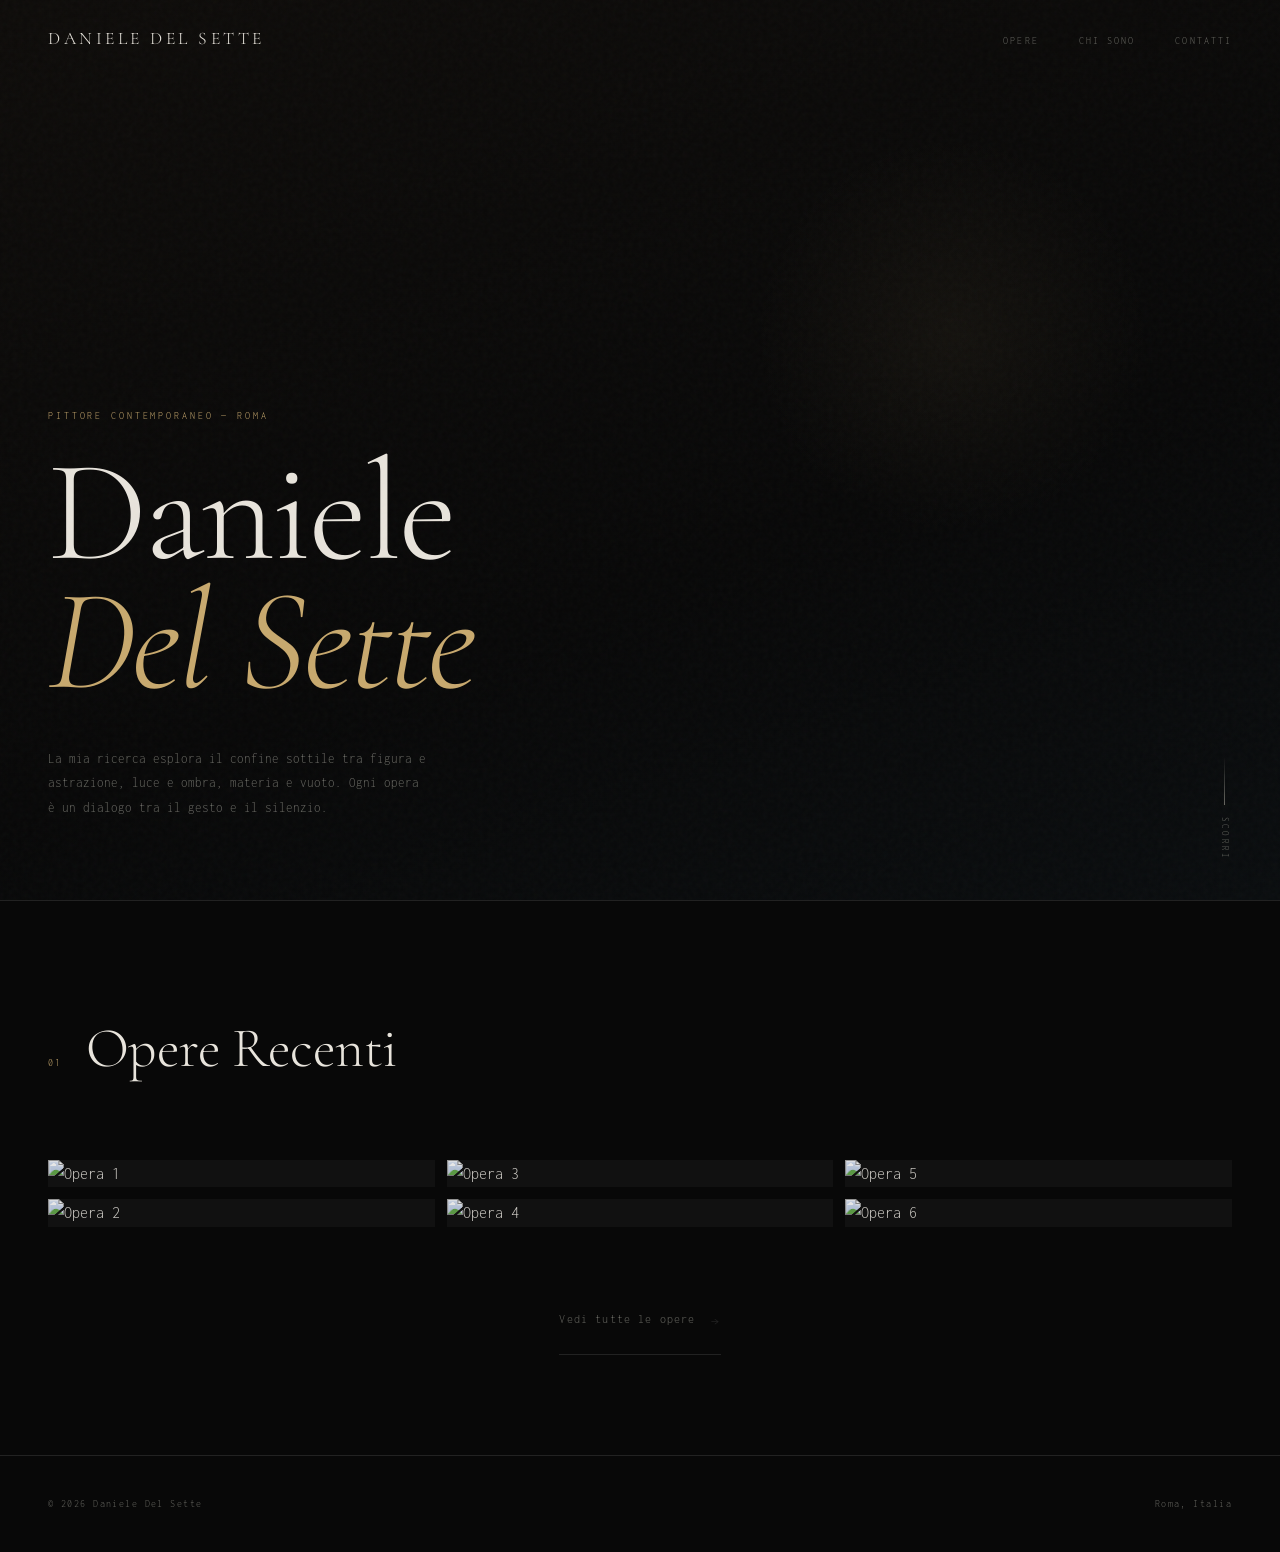
==== index.html @ a49dc7d8 "first commit" ====
<!DOCTYPE html>
<html lang="it">
<head>
  <meta charset="UTF-8">
  <meta name="viewport" content="width=device-width, initial-scale=1.0">
  <title>Daniele Del Sette — Artista</title>
  <link rel="stylesheet" href="style.css">
</head>
<body>

  <nav id="nav">
    <a class="nav-logo" href="index.html">Daniele Del Sette</a>
    <ul class="nav-links">
      <li><a href="opere.html">Opere</a></li>
      <li><a href="chi-sono.html">Chi sono</a></li>
      <li><a href="contatti.html">Contatti</a></li>
    </ul>
  </nav>

  <!-- HERO -->
  <section class="hero">
    <div class="hero-bg"></div>
    <div class="hero-content">
      <p class="hero-eyebrow">Pittore Contemporaneo — Roma</p>
      <h1 class="hero-title">Daniele<br><em>Del Sette</em></h1>
      <p class="hero-bio">
        La mia ricerca esplora il confine sottile tra figura e astrazione,
        luce e ombra, materia e vuoto. Ogni opera è un dialogo
        tra il gesto e il silenzio.
      </p>
    </div>
    <span class="hero-scroll">Scorri</span>
  </section>

  <!-- OPERE IN EVIDENZA -->
  <section class="section">
    <div class="section-header reveal">
      <span class="section-num">01</span>
      <h2 class="section-title">Opere Recenti</h2>
    </div>

    <div class="gallery-grid" id="home-gallery">
      <!-- Aggiungi qui le tue immagini in evidenza (consigliato: 6) -->
      <!-- Esempio:
      <div class="gallery-item" data-title="Senza Titolo I" data-meta="Olio su tela · 80×100 cm · 2024">
        <img src="immagini/opera-01.jpg" alt="Senza Titolo I">
        <div class="gallery-item-overlay">
          <p class="gallery-item-title">Senza Titolo I</p>
          <p class="gallery-item-meta">Olio su tela · 80×100 cm · 2024</p>
        </div>
      </div>
      -->
      <div class="gallery-item" data-title="Senza Titolo I" data-meta="Olio su tela · 80×100 cm · 2024">
        <img src="immagini/opera-01.jpg" alt="Opera 1">
        <div class="gallery-item-overlay">
          <p class="gallery-item-title">Senza Titolo I</p>
          <p class="gallery-item-meta">Olio su tela · 80×100 cm · 2024</p>
        </div>
      </div>
      <div class="gallery-item" data-title="Frammento II" data-meta="Acrilico · 60×80 cm · 2024">
        <img src="immagini/opera-02.jpg" alt="Opera 2">
        <div class="gallery-item-overlay">
          <p class="gallery-item-title">Frammento II</p>
          <p class="gallery-item-meta">Acrilico · 60×80 cm · 2024</p>
        </div>
      </div>
      <div class="gallery-item" data-title="Luce Diffusa" data-meta="Tecnica mista · 100×120 cm · 2023">
        <img src="immagini/opera-03.jpg" alt="Opera 3">
        <div class="gallery-item-overlay">
          <p class="gallery-item-title">Luce Diffusa</p>
          <p class="gallery-item-meta">Tecnica mista · 100×120 cm · 2023</p>
        </div>
      </div>
      <div class="gallery-item" data-title="Confine" data-meta="Olio su tavola · 40×50 cm · 2023">
        <img src="immagini/opera-04.jpg" alt="Opera 4">
        <div class="gallery-item-overlay">
          <p class="gallery-item-title">Confine</p>
          <p class="gallery-item-meta">Olio su tavola · 40×50 cm · 2023</p>
        </div>
      </div>
      <div class="gallery-item" data-title="Presenza III" data-meta="Acrilico su tela · 70×90 cm · 2023">
        <img src="immagini/opera-05.jpg" alt="Opera 5">
        <div class="gallery-item-overlay">
          <p class="gallery-item-title">Presenza III</p>
          <p class="gallery-item-meta">Acrilico su tela · 70×90 cm · 2023</p>
        </div>
      </div>
      <div class="gallery-item" data-title="Soglia" data-meta="Olio su tela · 90×110 cm · 2022">
        <img src="immagini/opera-06.jpg" alt="Opera 6">
        <div class="gallery-item-overlay">
          <p class="gallery-item-title">Soglia</p>
          <p class="gallery-item-meta">Olio su tela · 90×110 cm · 2022</p>
        </div>
      </div>
    </div>

    <div style="text-align:center; margin-top: 48px;" class="reveal">
      <a href="opere.html" class="contact-link" style="display:inline-flex; gap:16px; justify-content:center;">
        Vedi tutte le opere <span class="arrow">→</span>
      </a>
    </div>
  </section>

  <!-- LIGHTBOX -->
  <div class="lightbox" id="lightbox">
    <button class="lightbox-close" id="lightbox-close">[ chiudi ]</button>
    <img id="lightbox-img" src="" alt="">
    <div class="lightbox-info">
      <h3 id="lightbox-title"></h3>
      <p id="lightbox-meta"></p>
    </div>
  </div>

  <footer>
    <span>© 2026 Daniele Del Sette</span>
    <span>Roma, Italia</span>
  </footer>

  <script src="main.js"></script>
</body>
</html>
---- style.css ----
@import url('https://fonts.googleapis.com/css2?family=Cormorant+Garamond:ital,wght@0,300;0,400;1,300;1,400&family=Inconsolata:wght@300;400&display=swap');

*, *::before, *::after { box-sizing: border-box; margin: 0; padding: 0; }

:root {
  --bg:       #080808;
  --surface:  #111111;
  --surface2: #181818;
  --line:     #222222;
  --text:     #e8e4dc;
  --muted:    #666660;
  --accent:   #c8a96e;
  --accent2:  #8b6f3e;
}

html { scroll-behavior: smooth; }

body {
  background: var(--bg);
  color: var(--text);
  font-family: 'Inconsolata', monospace;
  font-weight: 300;
  line-height: 1.7;
  min-height: 100vh;
  -webkit-font-smoothing: antialiased;
  cursor: crosshair;
}

/* ─── NOISE OVERLAY ─── */
body::before {
  content: '';
  position: fixed;
  inset: 0;
  background-image: url("data:image/svg+xml,%3Csvg viewBox='0 0 200 200' xmlns='http://www.w3.org/2000/svg'%3E%3Cfilter id='n'%3E%3CfeTurbulence type='fractalNoise' baseFrequency='0.9' numOctaves='4' stitchTiles='stitch'/%3E%3C/filter%3E%3Crect width='100%25' height='100%25' filter='url(%23n)' opacity='1'/%3E%3C/svg%3E");
  opacity: 0.03;
  pointer-events: none;
  z-index: 9999;
}

/* ─── NAV ─── */
nav {
  position: fixed;
  top: 0; left: 0; right: 0;
  z-index: 100;
  display: flex;
  align-items: center;
  justify-content: space-between;
  padding: 24px 48px;
  border-bottom: 1px solid transparent;
  transition: border-color .4s, background .4s;
}
nav.scrolled {
  background: rgba(8,8,8,0.92);
  border-color: var(--line);
  backdrop-filter: blur(8px);
}

.nav-logo {
  font-family: 'Cormorant Garamond', serif;
  font-size: 1.1rem;
  font-weight: 300;
  letter-spacing: 0.2em;
  text-transform: uppercase;
  color: var(--text);
  text-decoration: none;
}

.nav-links {
  display: flex;
  gap: 40px;
  list-style: none;
}
.nav-links a {
  font-size: 0.65rem;
  letter-spacing: 0.2em;
  text-transform: uppercase;
  color: var(--muted);
  text-decoration: none;
  transition: color .2s;
  position: relative;
}
.nav-links a::after {
  content: '';
  position: absolute;
  bottom: -2px; left: 0;
  width: 0; height: 1px;
  background: var(--accent);
  transition: width .3s;
}
.nav-links a:hover { color: var(--accent); }
.nav-links a:hover::after { width: 100%; }

/* ─── HERO ─── */
.hero {
  min-height: 100vh;
  display: flex;
  align-items: flex-end;
  padding: 0 48px 80px;
  position: relative;
  overflow: hidden;
}

.hero-bg {
  position: absolute;
  inset: 0;
  background: linear-gradient(160deg, #0e0c0a 0%, #080808 60%, #0a0d0f 100%);
}
.hero-bg::after {
  content: '';
  position: absolute;
  top: 15%; right: 10%;
  width: 400px; height: 400px;
  border-radius: 50%;
  background: radial-gradient(circle, rgba(200,169,110,0.06) 0%, transparent 70%);
}

.hero-content {
  position: relative;
  z-index: 1;
  max-width: 900px;
}

.hero-eyebrow {
  font-size: 0.6rem;
  letter-spacing: 0.3em;
  text-transform: uppercase;
  color: var(--accent);
  margin-bottom: 24px;
  opacity: 0;
  animation: fadeUp .8s ease .2s forwards;
}

.hero-title {
  font-family: 'Cormorant Garamond', serif;
  font-size: clamp(4rem, 12vw, 9rem);
  font-weight: 300;
  line-height: 0.9;
  letter-spacing: -0.02em;
  color: var(--text);
  margin-bottom: 40px;
  opacity: 0;
  animation: fadeUp .8s ease .4s forwards;
}
.hero-title em {
  font-style: italic;
  color: var(--accent);
}

.hero-bio {
  font-size: 0.8rem;
  color: var(--muted);
  max-width: 380px;
  line-height: 1.9;
  opacity: 0;
  animation: fadeUp .8s ease .6s forwards;
}

.hero-scroll {
  position: absolute;
  bottom: 40px; right: 48px;
  font-size: 0.55rem;
  letter-spacing: 0.25em;
  text-transform: uppercase;
  color: var(--muted);
  writing-mode: vertical-rl;
  display: flex;
  align-items: center;
  gap: 12px;
  opacity: 0;
  animation: fadeUp .8s ease .9s forwards;
}
.hero-scroll::before {
  content: '';
  width: 1px;
  height: 48px;
  background: linear-gradient(to bottom, transparent, var(--muted));
}

/* ─── SECTIONS ─── */
.section {
  padding: 100px 48px;
  border-top: 1px solid var(--line);
}

.section-header {
  display: flex;
  align-items: baseline;
  gap: 24px;
  margin-bottom: 64px;
}

.section-num {
  font-size: 0.6rem;
  letter-spacing: 0.2em;
  color: var(--accent);
}

.section-title {
  font-family: 'Cormorant Garamond', serif;
  font-size: clamp(2rem, 5vw, 3.5rem);
  font-weight: 300;
  letter-spacing: -0.01em;
  color: var(--text);
}

/* ─── GALLERY ─── */
.gallery-grid {
  columns: 3;
  column-gap: 12px;
}

.gallery-item {
  break-inside: avoid;
  margin-bottom: 12px;
  position: relative;
  overflow: hidden;
  cursor: pointer;
  background: var(--surface);
}

.gallery-item img {
  width: 100%;
  display: block;
  transition: transform .6s cubic-bezier(.25,.46,.45,.94), filter .4s;
  filter: brightness(0.9) saturate(0.8);
}
.gallery-item:hover img {
  transform: scale(1.04);
  filter: brightness(1) saturate(1);
}

.gallery-item-overlay {
  position: absolute;
  inset: 0;
  background: linear-gradient(to top, rgba(0,0,0,0.85) 0%, transparent 50%);
  opacity: 0;
  transition: opacity .4s;
  display: flex;
  flex-direction: column;
  justify-content: flex-end;
  padding: 20px;
}
.gallery-item:hover .gallery-item-overlay { opacity: 1; }

.gallery-item-title {
  font-family: 'Cormorant Garamond', serif;
  font-size: 1rem;
  font-weight: 300;
  color: var(--text);
  margin-bottom: 2px;
}
.gallery-item-meta {
  font-size: 0.62rem;
  letter-spacing: 0.1em;
  color: var(--accent);
}

/* ─── LIGHTBOX ─── */
.lightbox {
  position: fixed;
  inset: 0;
  z-index: 200;
  background: rgba(0,0,0,0.95);
  display: flex;
  align-items: center;
  justify-content: center;
  opacity: 0;
  pointer-events: none;
  transition: opacity .3s;
}
.lightbox.open { opacity: 1; pointer-events: all; }

.lightbox img {
  max-width: 85vw;
  max-height: 85vh;
  object-fit: contain;
  border: 1px solid var(--line);
}

.lightbox-close {
  position: absolute;
  top: 32px; right: 40px;
  font-size: 0.6rem;
  letter-spacing: 0.2em;
  text-transform: uppercase;
  color: var(--muted);
  cursor: crosshair;
  transition: color .2s;
  background: none;
  border: none;
}
.lightbox-close:hover { color: var(--accent); }

.lightbox-info {
  position: absolute;
  bottom: 40px; left: 48px;
}
.lightbox-info h3 {
  font-family: 'Cormorant Garamond', serif;
  font-size: 1.4rem;
  font-weight: 300;
  color: var(--text);
  margin-bottom: 4px;
}
.lightbox-info p { font-size: 0.65rem; color: var(--muted); letter-spacing: 0.1em; }

/* ─── ABOUT ─── */
.about-grid {
  display: grid;
  grid-template-columns: 1fr 1fr;
  gap: 80px;
  align-items: start;
}

.about-image {
  position: relative;
}
.about-image img {
  width: 100%;
  aspect-ratio: 3/4;
  object-fit: cover;
  filter: grayscale(30%) brightness(0.85);
}
.about-image::before {
  content: '';
  position: absolute;
  top: -12px; left: -12px;
  right: 12px; bottom: 12px;
  border: 1px solid var(--line);
  z-index: -1;
}

.about-text {}

.about-quote {
  font-family: 'Cormorant Garamond', serif;
  font-size: clamp(1.4rem, 3vw, 2rem);
  font-weight: 300;
  font-style: italic;
  color: var(--text);
  line-height: 1.5;
  margin-bottom: 40px;
  padding-left: 24px;
  border-left: 1px solid var(--accent);
}

.about-body {
  font-size: 0.8rem;
  color: var(--muted);
  line-height: 1.9;
}
.about-body p + p { margin-top: 20px; }

.about-awards {
  margin-top: 48px;
  border-top: 1px solid var(--line);
  padding-top: 32px;
}

.award-item {
  display: flex;
  justify-content: space-between;
  align-items: baseline;
  padding: 14px 0;
  border-bottom: 1px solid var(--line);
  font-size: 0.72rem;
}
.award-item .award-name { color: var(--text); }
.award-item .award-year { color: var(--accent); letter-spacing: 0.1em; }

/* ─── CONTACT ─── */
.contact-inner {
  max-width: 560px;
}

.contact-intro {
  font-family: 'Cormorant Garamond', serif;
  font-size: clamp(1.6rem, 3vw, 2.4rem);
  font-weight: 300;
  color: var(--text);
  line-height: 1.4;
  margin-bottom: 48px;
}

.contact-links {
  display: flex;
  flex-direction: column;
  gap: 0;
  margin-bottom: 48px;
}

.contact-link {
  display: flex;
  align-items: center;
  justify-content: space-between;
  padding: 20px 0;
  border-bottom: 1px solid var(--line);
  text-decoration: none;
  color: var(--muted);
  font-size: 0.72rem;
  letter-spacing: 0.1em;
  transition: color .2s, padding-left .3s;
}
.contact-link:hover { color: var(--accent); padding-left: 8px; }
.contact-link .arrow { font-size: 1rem; color: var(--line); transition: color .2s; }
.contact-link:hover .arrow { color: var(--accent); }

/* ─── FOOTER ─── */
footer {
  padding: 40px 48px;
  border-top: 1px solid var(--line);
  display: flex;
  align-items: center;
  justify-content: space-between;
  font-size: 0.6rem;
  letter-spacing: 0.15em;
  color: var(--muted);
}

/* ─── ANIMATIONS ─── */
@keyframes fadeUp {
  from { opacity: 0; transform: translateY(20px); }
  to   { opacity: 1; transform: translateY(0); }
}

.reveal {
  opacity: 0;
  transform: translateY(24px);
  transition: opacity .8s ease, transform .8s ease;
}
.reveal.visible { opacity: 1; transform: none; }

/* ─── RESPONSIVE ─── */
@media (max-width: 900px) {
  nav { padding: 20px 28px; }
  .hero { padding: 0 28px 64px; }
  .section { padding: 72px 28px; }
  .gallery-grid { columns: 2; }
  .about-grid { grid-template-columns: 1fr; gap: 40px; }
  footer { padding: 32px 28px; }
}

@media (max-width: 600px) {
  .nav-links { display: none; }
  .hero { padding: 0 20px 56px; }
  .section { padding: 56px 20px; }
  .gallery-grid { columns: 1; }
  footer { flex-direction: column; gap: 12px; text-align: center; }
}

@media print {
  * { animation: none !important; opacity: 1 !important; }
  body { background: white; color: black; }
  nav, .lightbox { display: none; }
}
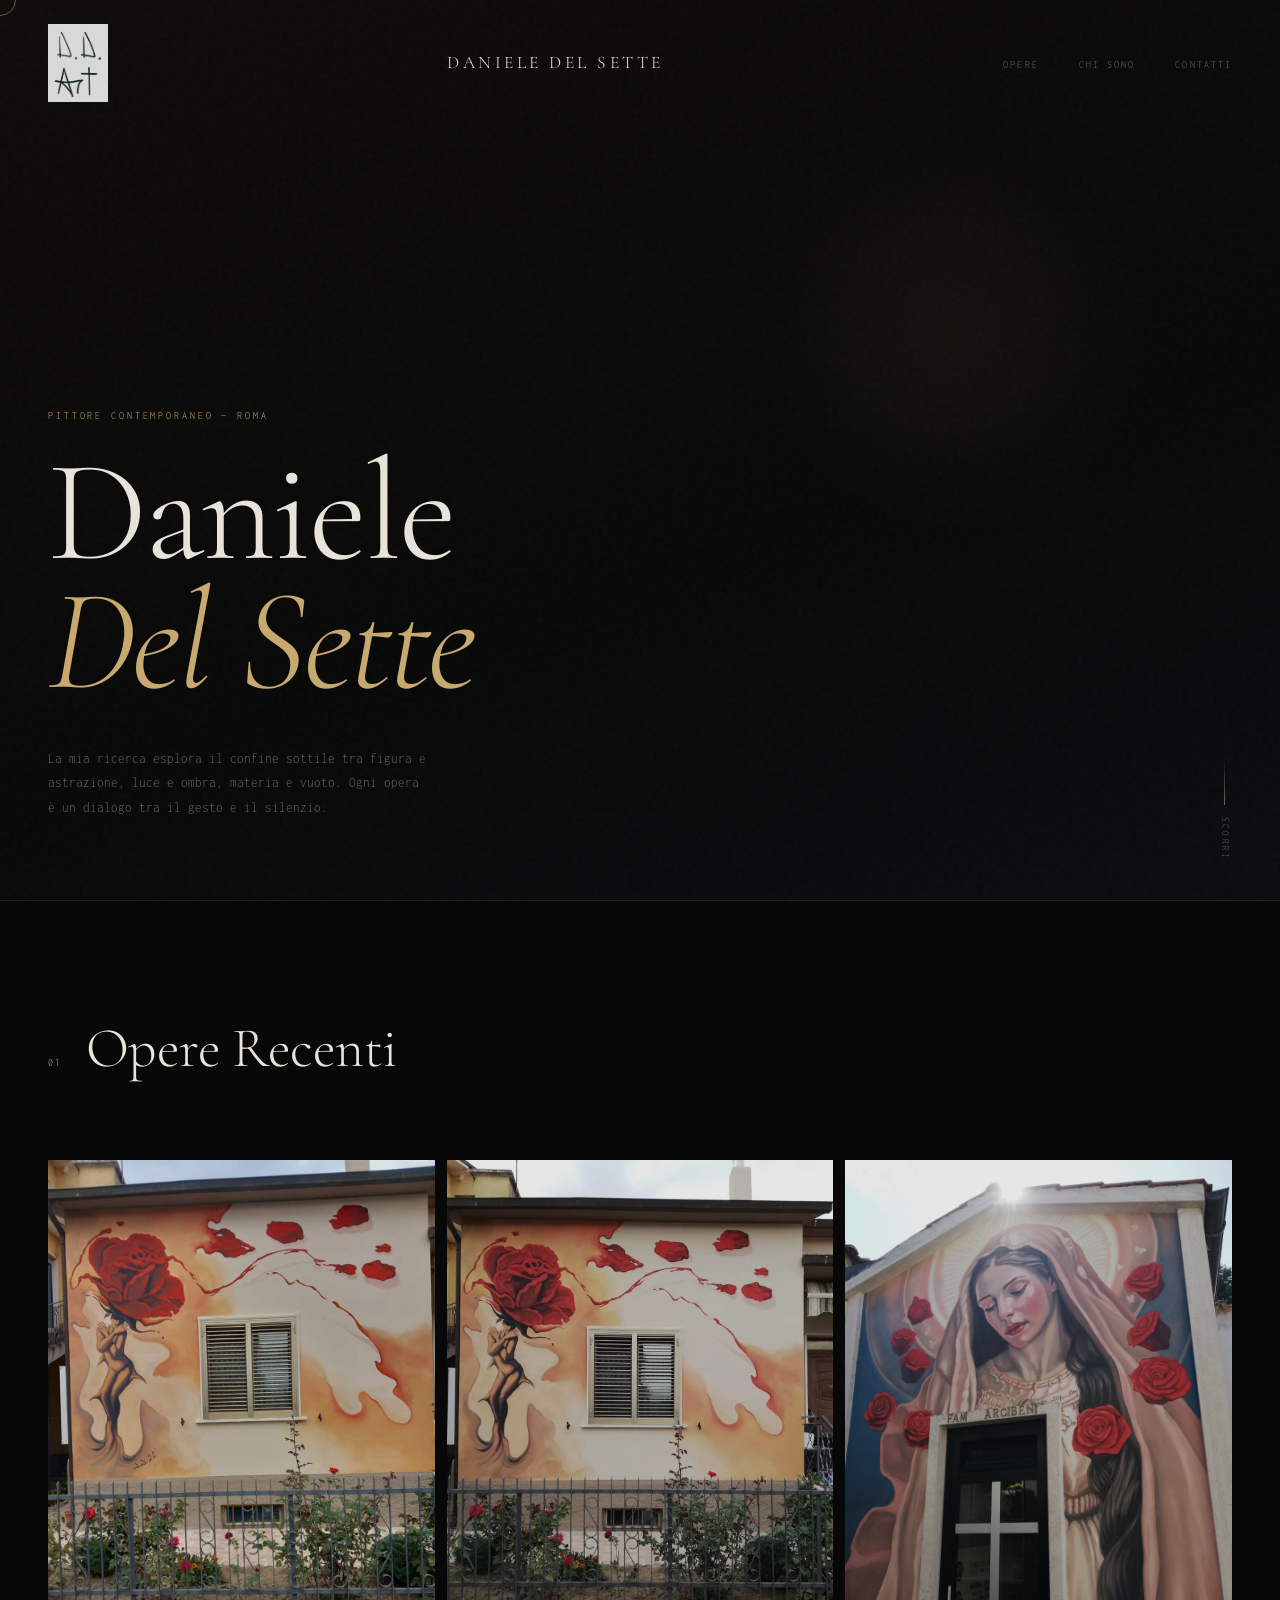
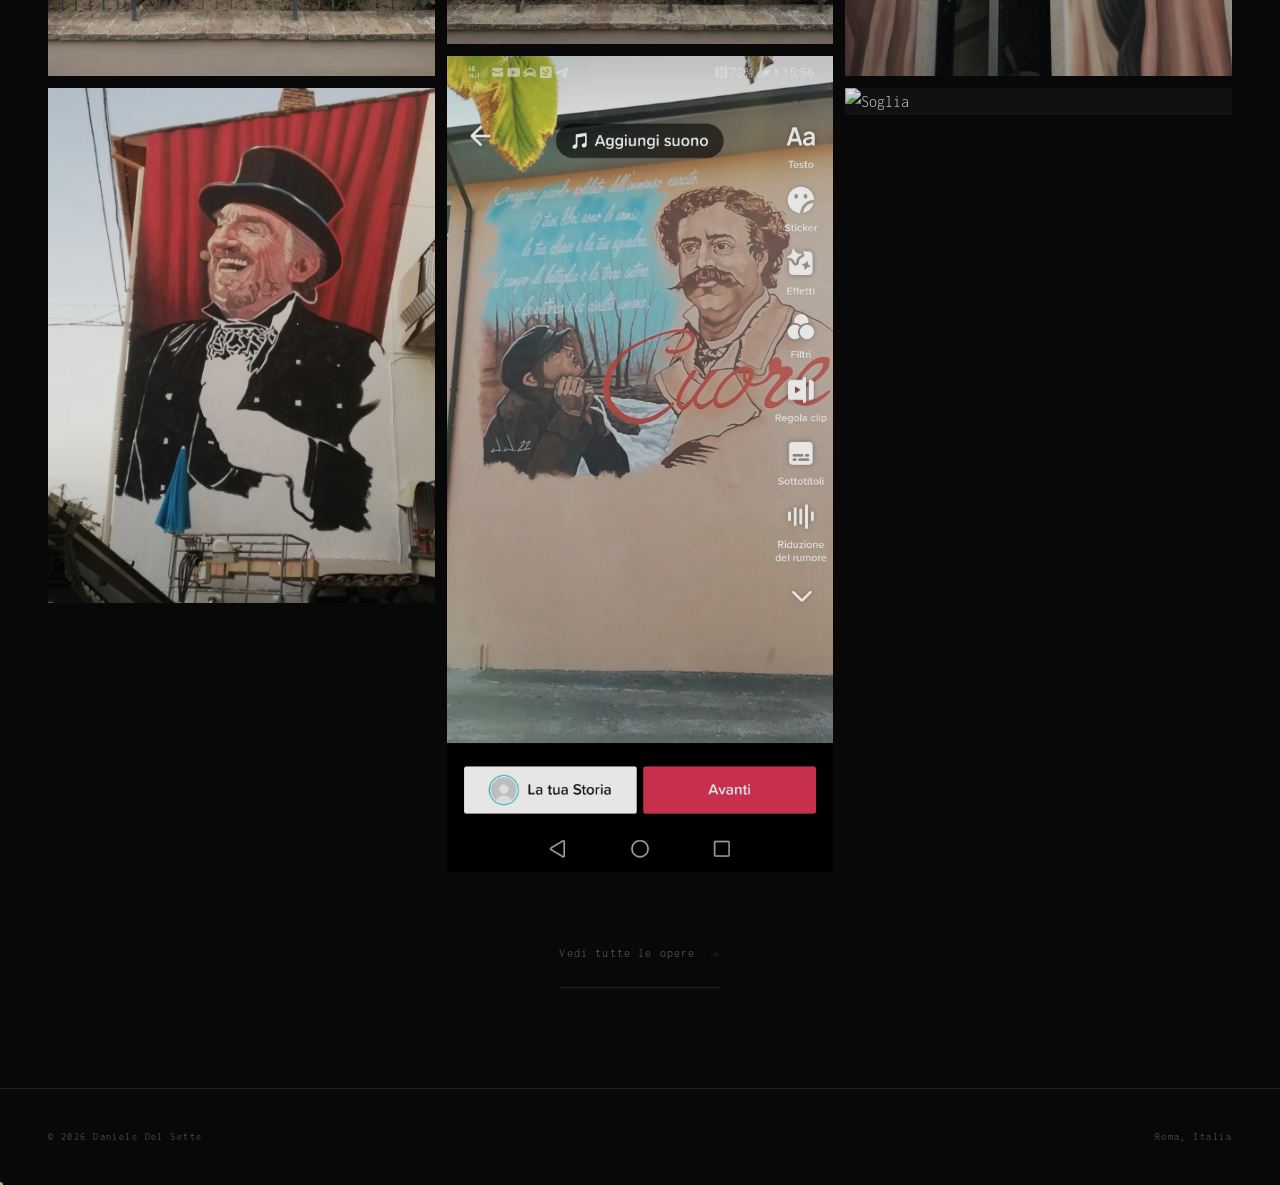
==== commit 77f0a61c: "refactoring" ====
--- a/index.html
+++ b/index.html
@@ -4,16 +4,17 @@
   <meta charset="UTF-8">
   <meta name="viewport" content="width=device-width, initial-scale=1.0">
   <title>Daniele Del Sette — Artista</title>
+  <link rel="stylesheet" href="shared.css">
   <link rel="stylesheet" href="style.css">
 </head>
 <body>
-
   <nav id="nav">
+    <a class="nav-logo" href="index.html"><img class="nav-logo-img" src="media/images/logo.JPG" alt="D.D. Art"></a>
     <a class="nav-logo" href="index.html">Daniele Del Sette</a>
     <ul class="nav-links">
-      <li><a href="opere.html">Opere</a></li>
-      <li><a href="chi-sono.html">Chi sono</a></li>
-      <li><a href="contatti.html">Contatti</a></li>
+      <li><a href="opere/index.html">Opere</a></li>
+      <li><a href="chi-sono/index.html">Chi sono</a></li>
+      <li><a href="contatti/index.html">Contatti</a></li>
     </ul>
   </nav>
 
@@ -39,54 +40,55 @@
       <h2 class="section-title">Opere Recenti</h2>
     </div>
 
-    <div class="gallery-grid" id="home-gallery">
-      <!-- Aggiungi qui le tue immagini in evidenza (consigliato: 6) -->
-      <!-- Esempio:
-      <div class="gallery-item" data-title="Senza Titolo I" data-meta="Olio su tela · 80×100 cm · 2024">
-        <img src="immagini/opera-01.jpg" alt="Senza Titolo I">
-        <div class="gallery-item-overlay">
-          <p class="gallery-item-title">Senza Titolo I</p>
-          <p class="gallery-item-meta">Olio su tela · 80×100 cm · 2024</p>
+    <div class="gallery-grid">
+      <!--
+        Per aggiungere un'opera copia questo blocco e cambia src, data-title, data-meta:
+
+        <div class="gallery-item" data-title="TITOLO" data-meta="TECNICA · DIMENSIONI · ANNO">
+          <img src="../../immagini/NOMEFILE.jpg" alt="TITOLO">
+          <div class="gallery-item-overlay">
+            <p class="gallery-item-title">TITOLO</p>
+            <p class="gallery-item-meta">TECNICA · DIMENSIONI · ANNO</p>
+          </div>
         </div>
-      </div>
       -->
       <div class="gallery-item" data-title="Senza Titolo I" data-meta="Olio su tela · 80×100 cm · 2024">
-        <img src="immagini/opera-01.jpg" alt="Opera 1">
+        <img src="media\murales\AIYU5940.JPG" alt="Senza Titolo I">
         <div class="gallery-item-overlay">
           <p class="gallery-item-title">Senza Titolo I</p>
           <p class="gallery-item-meta">Olio su tela · 80×100 cm · 2024</p>
         </div>
       </div>
       <div class="gallery-item" data-title="Frammento II" data-meta="Acrilico · 60×80 cm · 2024">
-        <img src="immagini/opera-02.jpg" alt="Opera 2">
+        <img src="media\murales\AJBY8580.JPG" alt="Frammento II">
         <div class="gallery-item-overlay">
           <p class="gallery-item-title">Frammento II</p>
           <p class="gallery-item-meta">Acrilico · 60×80 cm · 2024</p>
         </div>
       </div>
       <div class="gallery-item" data-title="Luce Diffusa" data-meta="Tecnica mista · 100×120 cm · 2023">
-        <img src="immagini/opera-03.jpg" alt="Opera 3">
+        <img src="media\murales\CYNU6955.JPG" alt="Luce Diffusa">
         <div class="gallery-item-overlay">
           <p class="gallery-item-title">Luce Diffusa</p>
           <p class="gallery-item-meta">Tecnica mista · 100×120 cm · 2023</p>
         </div>
       </div>
       <div class="gallery-item" data-title="Confine" data-meta="Olio su tavola · 40×50 cm · 2023">
-        <img src="immagini/opera-04.jpg" alt="Opera 4">
+        <img src="media\murales\DBCJ7518.JPG" alt="Confine">
         <div class="gallery-item-overlay">
           <p class="gallery-item-title">Confine</p>
           <p class="gallery-item-meta">Olio su tavola · 40×50 cm · 2023</p>
         </div>
       </div>
       <div class="gallery-item" data-title="Presenza III" data-meta="Acrilico su tela · 70×90 cm · 2023">
-        <img src="immagini/opera-05.jpg" alt="Opera 5">
+        <img src="media\murales\EYPV0818.JPG" alt="Presenza III">
         <div class="gallery-item-overlay">
           <p class="gallery-item-title">Presenza III</p>
           <p class="gallery-item-meta">Acrilico su tela · 70×90 cm · 2023</p>
         </div>
       </div>
       <div class="gallery-item" data-title="Soglia" data-meta="Olio su tela · 90×110 cm · 2022">
-        <img src="immagini/opera-06.jpg" alt="Opera 6">
+        <img src="media\murales\GKXH8331.JPG" alt="Soglia">
         <div class="gallery-item-overlay">
           <p class="gallery-item-title">Soglia</p>
           <p class="gallery-item-meta">Olio su tela · 90×110 cm · 2022</p>
@@ -94,8 +96,8 @@
       </div>
     </div>
 
-    <div style="text-align:center; margin-top: 48px;" class="reveal">
-      <a href="opere.html" class="contact-link" style="display:inline-flex; gap:16px; justify-content:center;">
+    <div class="gallery-cta reveal">
+      <a href="opere/index.html" class="contact-link gallery-cta-link">
         Vedi tutte le opere <span class="arrow">→</span>
       </a>
     </div>
@@ -116,6 +118,7 @@
     <span>Roma, Italia</span>
   </footer>
 
-  <script src="main.js"></script>
+  <script src="shared.js"></script>
+  <script src="script.js"></script>
 </body>
 </html>
--- a/shared.css
+++ b/shared.css
@@ -0,0 +1,331 @@
+@import url('https://fonts.googleapis.com/css2?family=Cormorant+Garamond:ital,wght@0,300;0,400;1,300;1,400&family=Inconsolata:wght@300;400&display=swap');
+
+*, *::before, *::after { box-sizing: border-box; margin: 0; padding: 0; }
+
+:root {
+  --bg:       #080808;
+  --surface:  #111111;
+  --surface2: #181818;
+  --line:     #222222;
+  --text:     #e8e4dc;
+  --muted:    #666660;
+  --accent:   #c8a96e;
+  --accent2:  #8b6f3e;
+}
+
+html { scroll-behavior: smooth; }
+
+body {
+  background: var(--bg);
+  color: var(--text);
+  font-family: 'Inconsolata', monospace;
+  font-weight: 300;
+  line-height: 1.7;
+  min-height: 100vh;
+  -webkit-font-smoothing: antialiased;
+  cursor: none;
+}
+
+/* ─── CURSORE CUSTOM ─── */
+.cursor-dot {
+  position: fixed;
+  width: 6px;
+  height: 6px;
+  background: var(--accent);
+  border-radius: 50%;
+  pointer-events: none;
+  z-index: 99999;
+  transform: translate(-50%, -50%);
+  transition: transform .1s ease, background .2s;
+}
+
+.cursor-ring {
+  position: fixed;
+  width: 32px;
+  height: 32px;
+  border: 1px solid var(--accent);
+  border-radius: 50%;
+  pointer-events: none;
+  z-index: 99998;
+  transform: translate(-50%, -50%);
+  transition: width .35s ease, height .35s ease, border-color .2s, opacity .2s;
+  opacity: 0.5;
+}
+
+.cursor-ring.hover {
+  width: 56px;
+  height: 56px;
+  opacity: 1;
+  border-color: var(--accent);
+}
+
+/* ─── NOISE OVERLAY ─── */
+body::before {
+  content: '';
+  position: fixed;
+  inset: 0;
+  background-image: url("data:image/svg+xml,%3Csvg viewBox='0 0 200 200' xmlns='http://www.w3.org/2000/svg'%3E%3Cfilter id='n'%3E%3CfeTurbulence type='fractalNoise' baseFrequency='0.9' numOctaves='4' stitchTiles='stitch'/%3E%3C/filter%3E%3Crect width='100%25' height='100%25' filter='url(%23n)' opacity='1'/%3E%3C/svg%3E");
+  opacity: 0.03;
+  pointer-events: none;
+  z-index: 9999;
+}
+
+/* ─── NAV ─── */
+nav {
+  position: fixed;
+  top: 0; left: 0; right: 0;
+  z-index: 100;
+  display: flex;
+  align-items: center;
+  justify-content: space-between;
+  padding: 24px 48px;
+  border-bottom: 1px solid transparent;
+  transition: border-color .4s, background .4s;
+}
+nav.scrolled {
+  background: rgba(8,8,8,0.92);
+  border-color: var(--line);
+  backdrop-filter: blur(8px);
+}
+
+.nav-logo {
+  font-family: 'Cormorant Garamond', serif;
+  font-size: 1.1rem;
+  font-weight: 300;
+  letter-spacing: 0.2em;
+  text-transform: uppercase;
+  color: var(--text);
+  text-decoration: none;
+}
+
+.nav-links {
+  display: flex;
+  gap: 40px;
+  list-style: none;
+}
+.nav-links a {
+  font-size: 0.65rem;
+  letter-spacing: 0.2em;
+  text-transform: uppercase;
+  color: var(--muted);
+  text-decoration: none;
+  transition: color .2s;
+  position: relative;
+}
+.nav-links a::after {
+  content: '';
+  position: absolute;
+  bottom: -2px; left: 0;
+  width: 0; height: 1px;
+  background: var(--accent);
+  transition: width .3s;
+}
+.nav-links a:hover { color: var(--accent); }
+.nav-links a:hover::after { width: 100%; }
+
+/* ─── LOGO ─── */
+.nav-logo-img {
+  height: 78px;
+  width: auto;
+  display: block;
+  filter: invert(1) brightness(0.85);
+  transition: opacity .2s;
+}
+.nav-logo-img:hover { opacity: 0.7; }
+
+/* ─── SECTIONS ─── */
+.section {
+  padding: 100px 48px;
+  border-top: 1px solid var(--line);
+}
+
+.section-header {
+  display: flex;
+  align-items: baseline;
+  gap: 24px;
+  margin-bottom: 64px;
+}
+
+.section-num {
+  font-size: 0.6rem;
+  letter-spacing: 0.2em;
+  color: var(--accent);
+}
+
+.section-title {
+  font-family: 'Cormorant Garamond', serif;
+  font-size: clamp(2rem, 5vw, 3.5rem);
+  font-weight: 300;
+  letter-spacing: -0.01em;
+  color: var(--text);
+}
+
+/* ─── GALLERY ─── */
+.gallery-grid {
+  columns: 3;
+  column-gap: 12px;
+}
+
+.gallery-item {
+  break-inside: avoid;
+  margin-bottom: 12px;
+  position: relative;
+  overflow: hidden;
+  background: var(--surface);
+}
+
+.gallery-item img {
+  width: 100%;
+  display: block;
+  transition: transform .6s cubic-bezier(.25,.46,.45,.94), filter .4s;
+  filter: brightness(0.9) saturate(0.8);
+}
+.gallery-item:hover img {
+  transform: scale(1.04);
+  filter: brightness(1) saturate(1);
+}
+
+.gallery-item-overlay {
+  position: absolute;
+  inset: 0;
+  background: linear-gradient(to top, rgba(0,0,0,0.85) 0%, transparent 50%);
+  opacity: 0;
+  transition: opacity .4s;
+  display: flex;
+  flex-direction: column;
+  justify-content: flex-end;
+  padding: 20px;
+}
+.gallery-item:hover .gallery-item-overlay { opacity: 1; }
+
+.gallery-item-title {
+  font-family: 'Cormorant Garamond', serif;
+  font-size: 1rem;
+  font-weight: 300;
+  color: var(--text);
+  margin-bottom: 2px;
+}
+.gallery-item-meta {
+  font-size: 0.62rem;
+  letter-spacing: 0.1em;
+  color: var(--accent);
+}
+
+/* ─── LIGHTBOX ─── */
+.lightbox {
+  position: fixed;
+  inset: 0;
+  z-index: 200;
+  background: rgba(0,0,0,0.95);
+  display: flex;
+  align-items: center;
+  justify-content: center;
+  opacity: 0;
+  pointer-events: none;
+  transition: opacity .3s;
+}
+.lightbox.open { opacity: 1; pointer-events: all; }
+
+.lightbox img {
+  max-width: 85vw;
+  max-height: 85vh;
+  object-fit: contain;
+  border: 1px solid var(--line);
+}
+
+.lightbox-close {
+  position: absolute;
+  top: 32px; right: 40px;
+  font-size: 0.6rem;
+  letter-spacing: 0.2em;
+  text-transform: uppercase;
+  color: var(--muted);
+  transition: color .2s;
+  background: none;
+  border: none;
+  cursor: none;
+}
+.lightbox-close:hover { color: var(--accent); }
+
+.lightbox-info {
+  position: absolute;
+  bottom: 40px; left: 48px;
+}
+.lightbox-info h3 {
+  font-family: 'Cormorant Garamond', serif;
+  font-size: 1.4rem;
+  font-weight: 300;
+  color: var(--text);
+  margin-bottom: 4px;
+}
+.lightbox-info p { font-size: 0.65rem; color: var(--muted); letter-spacing: 0.1em; }
+
+.contact-links {
+  display: flex;
+  flex-direction: column;
+  gap: 0;
+  margin-bottom: 48px;
+}
+
+.contact-link {
+  display: flex;
+  align-items: center;
+  justify-content: space-between;
+  padding: 20px 0;
+  border-bottom: 1px solid var(--line);
+  text-decoration: none;
+  color: var(--muted);
+  font-size: 0.72rem;
+  letter-spacing: 0.1em;
+  transition: color .2s, padding-left .3s;
+}
+.contact-link:hover { color: var(--accent); padding-left: 8px; }
+.contact-link .arrow { font-size: 1rem; color: var(--line); transition: color .2s; }
+.contact-link:hover .arrow { color: var(--accent); }
+
+
+/* ─── FOOTER ─── */
+footer {
+  padding: 40px 48px;
+  border-top: 1px solid var(--line);
+  display: flex;
+  align-items: center;
+  justify-content: space-between;
+  font-size: 0.6rem;
+  letter-spacing: 0.15em;
+  color: var(--muted);
+}
+
+/* ─── ANIMATIONS ─── */
+@keyframes fadeUp {
+  from { opacity: 0; transform: translateY(20px); }
+  to   { opacity: 1; transform: translateY(0); }
+}
+
+.reveal {
+  opacity: 0;
+  transform: translateY(24px);
+  transition: opacity .8s ease, transform .8s ease;
+}
+.reveal.visible { opacity: 1; transform: none; }
+
+/* ─── RESPONSIVE ─── */
+@media (max-width: 900px) {
+  nav { padding: 20px 28px; }
+  .section { padding: 72px 28px; }
+  .gallery-grid { columns: 2; }
+  footer { padding: 32px 28px; }
+}
+
+@media (max-width: 600px) {
+  .nav-links { display: none; }
+  .section { padding: 56px 20px; }
+  .gallery-grid { columns: 1; }
+  footer { flex-direction: column; gap: 12px; text-align: center; }
+}
+
+@media print {
+  * { animation: none !important; opacity: 1 !important; }
+  body { background: white; color: black; cursor: auto; }
+  nav, .lightbox, .cursor-dot, .cursor-ring { display: none; }
+}
--- a/style.css
+++ b/style.css
@@ -1,95 +1,3 @@
-@import url('https://fonts.googleapis.com/css2?family=Cormorant+Garamond:ital,wght@0,300;0,400;1,300;1,400&family=Inconsolata:wght@300;400&display=swap');
-
-*, *::before, *::after { box-sizing: border-box; margin: 0; padding: 0; }
-
-:root {
-  --bg:       #080808;
-  --surface:  #111111;
-  --surface2: #181818;
-  --line:     #222222;
-  --text:     #e8e4dc;
-  --muted:    #666660;
-  --accent:   #c8a96e;
-  --accent2:  #8b6f3e;
-}
-
-html { scroll-behavior: smooth; }
-
-body {
-  background: var(--bg);
-  color: var(--text);
-  font-family: 'Inconsolata', monospace;
-  font-weight: 300;
-  line-height: 1.7;
-  min-height: 100vh;
-  -webkit-font-smoothing: antialiased;
-  cursor: crosshair;
-}
-
-/* ─── NOISE OVERLAY ─── */
-body::before {
-  content: '';
-  position: fixed;
-  inset: 0;
-  background-image: url("data:image/svg+xml,%3Csvg viewBox='0 0 200 200' xmlns='http://www.w3.org/2000/svg'%3E%3Cfilter id='n'%3E%3CfeTurbulence type='fractalNoise' baseFrequency='0.9' numOctaves='4' stitchTiles='stitch'/%3E%3C/filter%3E%3Crect width='100%25' height='100%25' filter='url(%23n)' opacity='1'/%3E%3C/svg%3E");
-  opacity: 0.03;
-  pointer-events: none;
-  z-index: 9999;
-}
-
-/* ─── NAV ─── */
-nav {
-  position: fixed;
-  top: 0; left: 0; right: 0;
-  z-index: 100;
-  display: flex;
-  align-items: center;
-  justify-content: space-between;
-  padding: 24px 48px;
-  border-bottom: 1px solid transparent;
-  transition: border-color .4s, background .4s;
-}
-nav.scrolled {
-  background: rgba(8,8,8,0.92);
-  border-color: var(--line);
-  backdrop-filter: blur(8px);
-}
-
-.nav-logo {
-  font-family: 'Cormorant Garamond', serif;
-  font-size: 1.1rem;
-  font-weight: 300;
-  letter-spacing: 0.2em;
-  text-transform: uppercase;
-  color: var(--text);
-  text-decoration: none;
-}
-
-.nav-links {
-  display: flex;
-  gap: 40px;
-  list-style: none;
-}
-.nav-links a {
-  font-size: 0.65rem;
-  letter-spacing: 0.2em;
-  text-transform: uppercase;
-  color: var(--muted);
-  text-decoration: none;
-  transition: color .2s;
-  position: relative;
-}
-.nav-links a::after {
-  content: '';
-  position: absolute;
-  bottom: -2px; left: 0;
-  width: 0; height: 1px;
-  background: var(--accent);
-  transition: width .3s;
-}
-.nav-links a:hover { color: var(--accent); }
-.nav-links a:hover::after { width: 100%; }
-
 /* ─── HERO ─── */
 .hero {
   min-height: 100vh;
@@ -176,280 +84,20 @@
   background: linear-gradient(to bottom, transparent, var(--muted));
 }
 
-/* ─── SECTIONS ─── */
-.section {
-  padding: 100px 48px;
-  border-top: 1px solid var(--line);
+/* ─── GALLERY CTA ─── */
+.gallery-cta {
+  text-align: center;
+  margin-top: 48px;
 }
 
-.section-header {
-  display: flex;
-  align-items: baseline;
-  gap: 24px;
-  margin-bottom: 64px;
+.gallery-cta-link {
+  display: inline-flex;
+  gap: 16px;
 }
 
-.section-num {
-  font-size: 0.6rem;
-  letter-spacing: 0.2em;
-  color: var(--accent);
+@media (max-width: 900px) {
+  .hero { padding: 0 28px 64px; }
 }
-
-.section-title {
-  font-family: 'Cormorant Garamond', serif;
-  font-size: clamp(2rem, 5vw, 3.5rem);
-  font-weight: 300;
-  letter-spacing: -0.01em;
-  color: var(--text);
+@media (max-width: 600px) {
+  .hero { padding: 0 20px 56px; }
 }
-
-/* ─── GALLERY ─── */
-.gallery-grid {
-  columns: 3;
-  column-gap: 12px;
-}
-
-.gallery-item {
-  break-inside: avoid;
-  margin-bottom: 12px;
-  position: relative;
-  overflow: hidden;
-  cursor: pointer;
-  background: var(--surface);
-}
-
-.gallery-item img {
-  width: 100%;
-  display: block;
-  transition: transform .6s cubic-bezier(.25,.46,.45,.94), filter .4s;
-  filter: brightness(0.9) saturate(0.8);
-}
-.gallery-item:hover img {
-  transform: scale(1.04);
-  filter: brightness(1) saturate(1);
-}
-
-.gallery-item-overlay {
-  position: absolute;
-  inset: 0;
-  background: linear-gradient(to top, rgba(0,0,0,0.85) 0%, transparent 50%);
-  opacity: 0;
-  transition: opacity .4s;
-  display: flex;
-  flex-direction: column;
-  justify-content: flex-end;
-  padding: 20px;
-}
-.gallery-item:hover .gallery-item-overlay { opacity: 1; }
-
-.gallery-item-title {
-  font-family: 'Cormorant Garamond', serif;
-  font-size: 1rem;
-  font-weight: 300;
-  color: var(--text);
-  margin-bottom: 2px;
-}
-.gallery-item-meta {
-  font-size: 0.62rem;
-  letter-spacing: 0.1em;
-  color: var(--accent);
-}
-
-/* ─── LIGHTBOX ─── */
-.lightbox {
-  position: fixed;
-  inset: 0;
-  z-index: 200;
-  background: rgba(0,0,0,0.95);
-  display: flex;
-  align-items: center;
-  justify-content: center;
-  opacity: 0;
-  pointer-events: none;
-  transition: opacity .3s;
-}
-.lightbox.open { opacity: 1; pointer-events: all; }
-
-.lightbox img {
-  max-width: 85vw;
-  max-height: 85vh;
-  object-fit: contain;
-  border: 1px solid var(--line);
-}
-
-.lightbox-close {
-  position: absolute;
-  top: 32px; right: 40px;
-  font-size: 0.6rem;
-  letter-spacing: 0.2em;
-  text-transform: uppercase;
-  color: var(--muted);
-  cursor: crosshair;
-  transition: color .2s;
-  background: none;
-  border: none;
-}
-.lightbox-close:hover { color: var(--accent); }
-
-.lightbox-info {
-  position: absolute;
-  bottom: 40px; left: 48px;
-}
-.lightbox-info h3 {
-  font-family: 'Cormorant Garamond', serif;
-  font-size: 1.4rem;
-  font-weight: 300;
-  color: var(--text);
-  margin-bottom: 4px;
-}
-.lightbox-info p { font-size: 0.65rem; color: var(--muted); letter-spacing: 0.1em; }
-
-/* ─── ABOUT ─── */
-.about-grid {
-  display: grid;
-  grid-template-columns: 1fr 1fr;
-  gap: 80px;
-  align-items: start;
-}
-
-.about-image {
-  position: relative;
-}
-.about-image img {
-  width: 100%;
-  aspect-ratio: 3/4;
-  object-fit: cover;
-  filter: grayscale(30%) brightness(0.85);
-}
-.about-image::before {
-  content: '';
-  position: absolute;
-  top: -12px; left: -12px;
-  right: 12px; bottom: 12px;
-  border: 1px solid var(--line);
-  z-index: -1;
-}
-
-.about-text {}
-
-.about-quote {
-  font-family: 'Cormorant Garamond', serif;
-  font-size: clamp(1.4rem, 3vw, 2rem);
-  font-weight: 300;
-  font-style: italic;
-  color: var(--text);
-  line-height: 1.5;
-  margin-bottom: 40px;
-  padding-left: 24px;
-  border-left: 1px solid var(--accent);
-}
-
-.about-body {
-  font-size: 0.8rem;
-  color: var(--muted);
-  line-height: 1.9;
-}
-.about-body p + p { margin-top: 20px; }
-
-.about-awards {
-  margin-top: 48px;
-  border-top: 1px solid var(--line);
-  padding-top: 32px;
-}
-
-.award-item {
-  display: flex;
-  justify-content: space-between;
-  align-items: baseline;
-  padding: 14px 0;
-  border-bottom: 1px solid var(--line);
-  font-size: 0.72rem;
-}
-.award-item .award-name { color: var(--text); }
-.award-item .award-year { color: var(--accent); letter-spacing: 0.1em; }
-
-/* ─── CONTACT ─── */
-.contact-inner {
-  max-width: 560px;
-}
-
-.contact-intro {
-  font-family: 'Cormorant Garamond', serif;
-  font-size: clamp(1.6rem, 3vw, 2.4rem);
-  font-weight: 300;
-  color: var(--text);
-  line-height: 1.4;
-  margin-bottom: 48px;
-}
-
-.contact-links {
-  display: flex;
-  flex-direction: column;
-  gap: 0;
-  margin-bottom: 48px;
-}
-
-.contact-link {
-  display: flex;
-  align-items: center;
-  justify-content: space-between;
-  padding: 20px 0;
-  border-bottom: 1px solid var(--line);
-  text-decoration: none;
-  color: var(--muted);
-  font-size: 0.72rem;
-  letter-spacing: 0.1em;
-  transition: color .2s, padding-left .3s;
-}
-.contact-link:hover { color: var(--accent); padding-left: 8px; }
-.contact-link .arrow { font-size: 1rem; color: var(--line); transition: color .2s; }
-.contact-link:hover .arrow { color: var(--accent); }
-
-/* ─── FOOTER ─── */
-footer {
-  padding: 40px 48px;
-  border-top: 1px solid var(--line);
-  display: flex;
-  align-items: center;
-  justify-content: space-between;
-  font-size: 0.6rem;
-  letter-spacing: 0.15em;
-  color: var(--muted);
-}
-
-/* ─── ANIMATIONS ─── */
-@keyframes fadeUp {
-  from { opacity: 0; transform: translateY(20px); }
-  to   { opacity: 1; transform: translateY(0); }
-}
-
-.reveal {
-  opacity: 0;
-  transform: translateY(24px);
-  transition: opacity .8s ease, transform .8s ease;
-}
-.reveal.visible { opacity: 1; transform: none; }
-
-/* ─── RESPONSIVE ─── */
-@media (max-width: 900px) {
-  nav { padding: 20px 28px; }
-  .hero { padding: 0 28px 64px; }
-  .section { padding: 72px 28px; }
-  .gallery-grid { columns: 2; }
-  .about-grid { grid-template-columns: 1fr; gap: 40px; }
-  footer { padding: 32px 28px; }
-}
-
-@media (max-width: 600px) {
-  .nav-links { display: none; }
-  .hero { padding: 0 20px 56px; }
-  .section { padding: 56px 20px; }
-  .gallery-grid { columns: 1; }
-  footer { flex-direction: column; gap: 12px; text-align: center; }
-}
-
-@media print {
-  * { animation: none !important; opacity: 1 !important; }
-  body { background: white; color: black; }
-  nav, .lightbox { display: none; }
-}
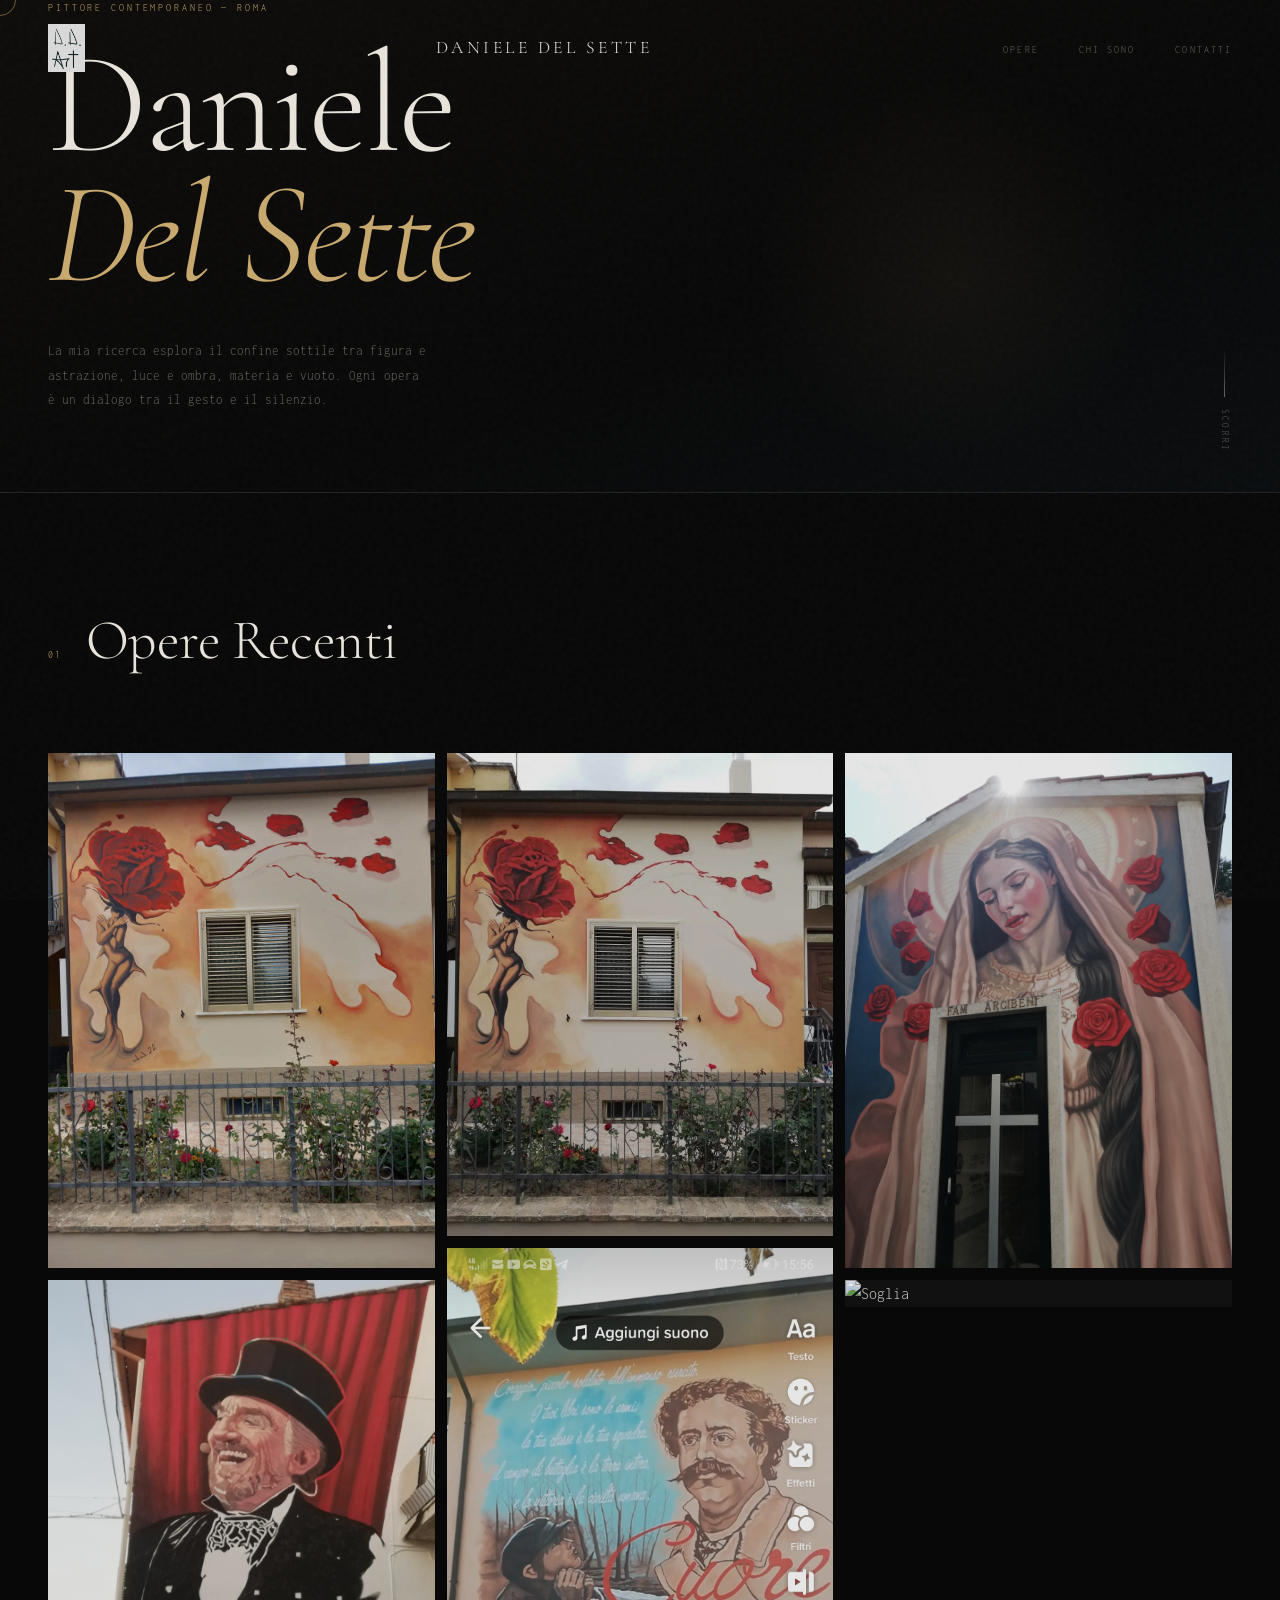
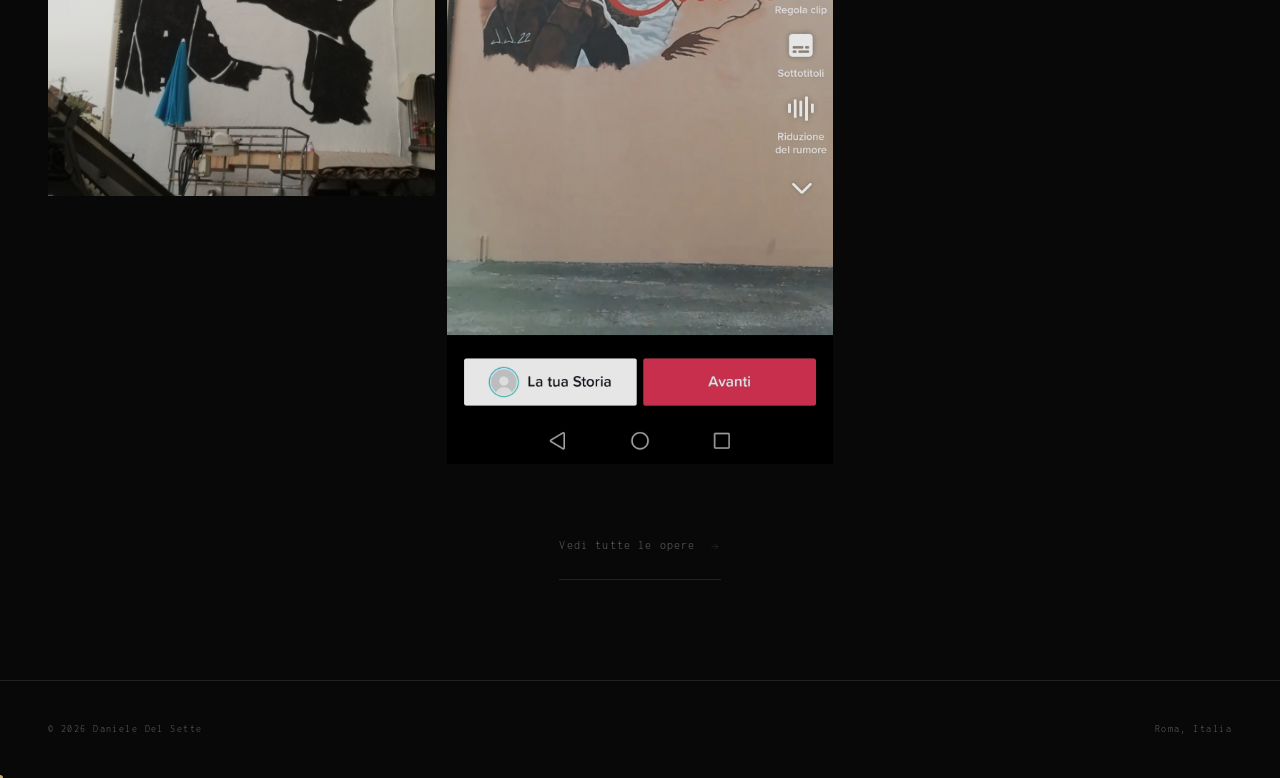
==== commit 298255cd: "add: burger menu" ====
--- a/index.html
+++ b/index.html
@@ -16,7 +16,17 @@
       <li><a href="chi-sono/index.html">Chi sono</a></li>
       <li><a href="contatti/index.html">Contatti</a></li>
     </ul>
+    <button class="hamburger" id="hamburger" aria-label="Menu">
+      <span></span><span></span><span></span>
+    </button>
   </nav>
+
+  <!-- MOBILE MENU -->
+  <div class="mobile-menu" id="mobile-menu">
+    <a href="opere/index.html" id="mm-opere">Opere</a>
+    <a href="chi-sono/index.html" id="mm-chisono">Chi sono</a>
+    <a href="contatti/index.html" id="mm-contatti">Contatti</a>
+  </div>
 
   <!-- HERO -->
   <section class="hero">
--- a/shared.css
+++ b/shared.css
@@ -329,3 +329,81 @@
   body { background: white; color: black; cursor: auto; }
   nav, .lightbox, .cursor-dot, .cursor-ring { display: none; }
 }
+
+/* ─── LOGO ─── */
+.nav-logo-img {
+  height: 48px;
+  width: auto;
+  display: block;
+  filter: invert(1) brightness(0.85);
+  transition: opacity .2s;
+}
+.nav-logo-img:hover { opacity: 0.7; }
+
+.footer-logo-img {
+  height: 36px;
+  width: auto;
+  display: block;
+  filter: invert(1) brightness(0.4);
+}
+
+/* ─── HAMBURGER MENU ─── */
+.hamburger {
+  display: none;
+  flex-direction: column;
+  justify-content: center;
+  gap: 5px;
+  background: none;
+  border: none;
+  cursor: none;
+  padding: 4px;
+  z-index: 101;
+}
+.hamburger span {
+  display: block;
+  width: 24px;
+  height: 1px;
+  background: var(--muted);
+  transition: transform .3s ease, opacity .3s ease, background .2s;
+}
+.hamburger:hover span { background: var(--accent); }
+
+/* Animazione → X */
+.hamburger.open span:nth-child(1) { transform: translateY(6px) rotate(45deg); }
+.hamburger.open span:nth-child(2) { opacity: 0; }
+.hamburger.open span:nth-child(3) { transform: translateY(-6px) rotate(-45deg); }
+
+/* Menu mobile a tutto schermo */
+.mobile-menu {
+  position: fixed;
+  inset: 0;
+  background: rgba(8,8,8,0.97);
+  z-index: 99;
+  display: flex;
+  flex-direction: column;
+  align-items: center;
+  justify-content: center;
+  gap: 40px;
+  opacity: 0;
+  pointer-events: none;
+  transition: opacity .35s ease;
+}
+.mobile-menu.open {
+  opacity: 1;
+  pointer-events: all;
+}
+.mobile-menu a {
+  font-family: 'Cormorant Garamond', serif;
+  font-size: 2.4rem;
+  font-weight: 300;
+  letter-spacing: 0.05em;
+  color: var(--muted);
+  text-decoration: none;
+  transition: color .2s;
+}
+.mobile-menu a:hover { color: var(--accent); }
+
+@media (max-width: 600px) {
+  .hamburger { display: flex; }
+  .nav-links  { display: none; }
+}
--- a/style.css
+++ b/style.css
@@ -1,6 +1,6 @@
 /* ─── HERO ─── */
 .hero {
-  min-height: 100vh;
+  min-height: 52vh;
   display: flex;
   align-items: flex-end;
   padding: 0 48px 80px;
